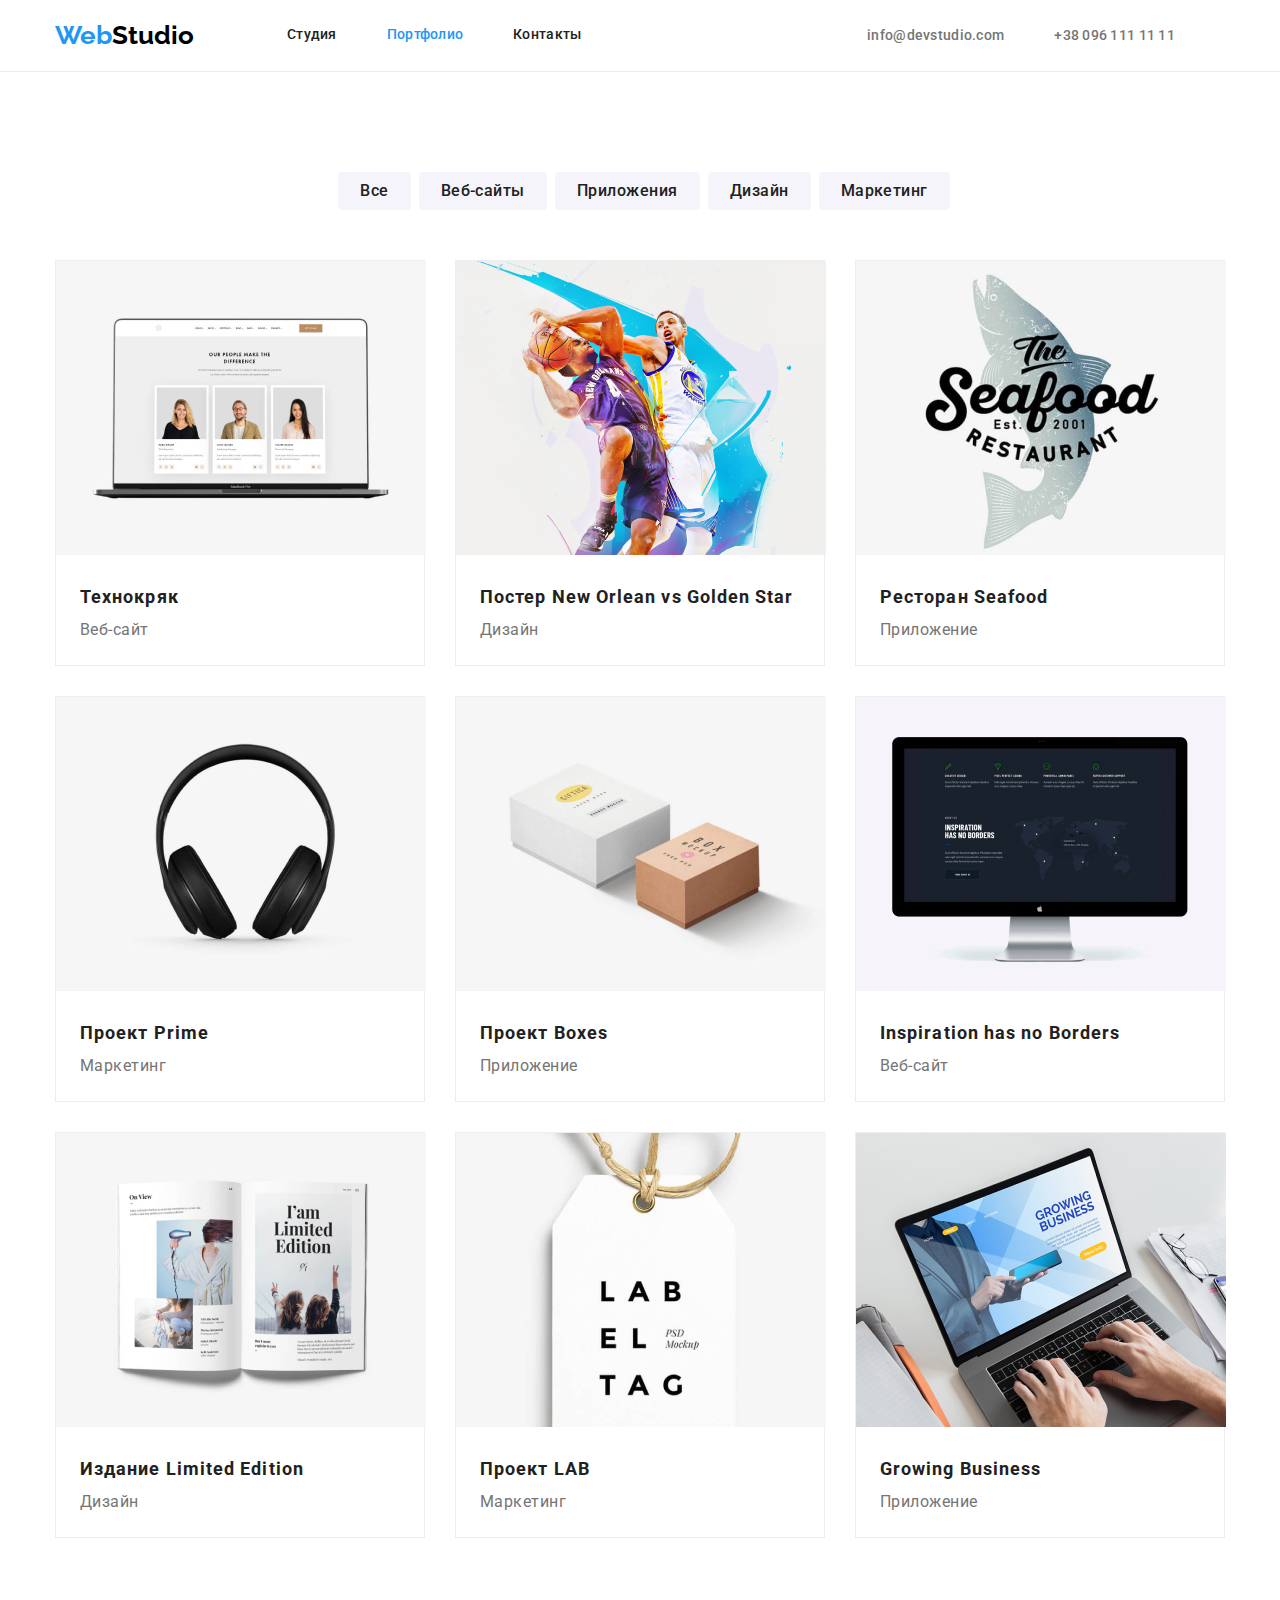
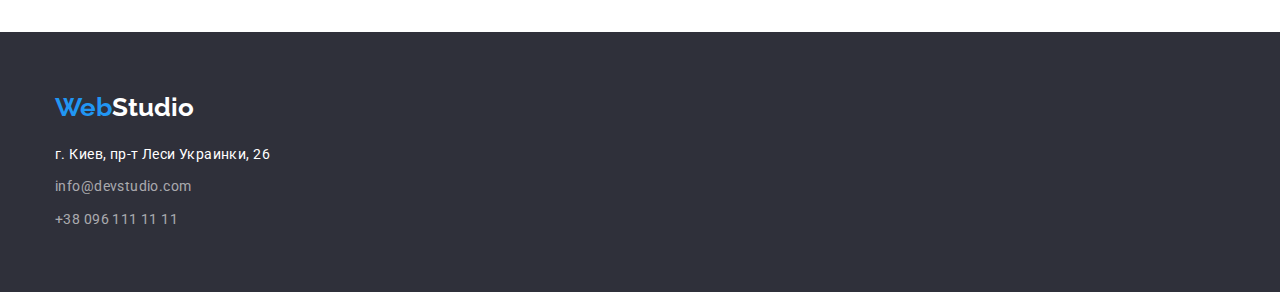
==== portfolio.html @ 5220b02e "внесла стартовые файлы" ====
<!DOCTYPE html>
<html lang="ru">

<head>
    <meta charset="UTF-8">
    <meta http-equiv="X-UA-Compatible" content="IE=edge">
    <meta name="viewport" content="width=device-width, initial-scale=1.0">
    <title>Document</title>
    <link rel="preconnect" href="https://fonts.googleapis.com">
    <link rel="preconnect" href="https://fonts.gstatic.com" crossorigin>
    <link href="https://fonts.googleapis.com/css2?family=Raleway:wght@700&family=Roboto:wght@400;500;700;900&display=swap"rel="stylesheet">
    <link rel="stylesheet" href="https://cdnjs.cloudflare.com/ajax/libs/modern-normalize/1.1.0/modern-normalize.min.css">
    <link rel="stylesheet" href="./css/styles.css">
</head>
<body>
    <header class="header hdr" >
        <div class="container main-nav">
            <nav class="navigator main-nav">
                <a class="logo" href="./index.html">Web<span class="logo2">Studio</span></a>
                <!--Навигация-->
                <ul class="site-nav list">
                    <li class="item">
                        <a class="link" href="./index.html">Студия</a></li>
                    <li class="item">
                        <a class="link" href="./portfolio.html"><span class="item-link">Портфолио</span></a></li>
                    <li class="item" >
                        <a class="link" href="">Контакты</a></li>
                </ul>
            </nav>
            <ul class="list-contact">
                <li class="item"> 
                    <a class="link-contact" href="mailto:info@devstudio.com">info@devstudio.com</a></li>
                <li class="item">
                    <a class="link-contact" href="tel:+380961111111">+38 096 111 11 11</a></li>
            </ul>
        </div>
    </header>
    <!--Кнопки-->
<main>  
    <section class="portfolio">
    <div class="container">  
    <h1 hidden>Кнопки</h1>
        <ul class="list-button">
            <li class=""><button class="btn-portfolio" type="button">Все</button></li>
            <li class=""><button class="btn-portfolio" type="button">Веб-сайты</button></li>
            <li class=""><button class="btn-portfolio" type="button">Приложения</button></li>
            <li class=""><button class="btn-portfolio" type="button">Дизайн</button></li>
            <li class=""><button class="btn-portfolio" type="button">Маркетинг</button></li>
        </ul>

        <ul class="list-flex">
            <li class="item flex-element">
                <a><img src="./images/img21.jpg" alt="Технокряк" width="370">
                <div class="item-progect">
                <h2 class="item-project">Технокряк</h2>
                <p class="item-option">Веб-сайт</p></a></div>
            </li>
            <li class="item flex-element">
                <a><img src="./images/img22.jpg" alt="Постер New Orlean vs Golden Star" width="370">
                <div class="item-progect">
                <h2 class="item-project">Постер New Orlean vs Golden Star</h2>
                <p class="item-option">Дизайн</p></a></div>
            </li>
            <li class="item flex-element">
                <a><img src="./images/img23.jpg" alt="Ресторан Seafood" width="370">
                    <div class="item-progect">
                <h2 class="item-project">Ресторан Seafood</h2>
                <p class="item-option">Приложение</p></a></div>
            </li>
            <li class="item flex-element">
                <a><img src="./images/img24.jpg" alt="Проект Prime" width="370">
                    <div class="item-progect">
                <h2 class="item-project">Проект Prime</h2>
                <p class="item-option">Маркетинг</p></a></div>
            </li>
            <li class="item flex-element">
                <a><img src="./images/img25.jpg" alt="Проект Boxes" width="370">
                    <div class="item-progect">
                <h2 class="item-project">Проект Boxes</h2>
                <p class="item-option">Приложение</p></a></div>
            </li>
            <li class="item flex-element">
                <a><img src="./images/img26.jpg" alt="Inspiration has no Borders" width="370">
                    <div class="item-progect">
                <h2 class="item-project">Inspiration has no Borders</h2>
                <p class="item-option">Веб-сайт</p></a></div>
            </li>
            <li class="item flex-element">
                <a><img src="./images/img27.jpg" alt="Издание Limited Edition" width="370">
                    <div class="item-progect">
                <h2 class="item-project">Издание Limited Edition</h2>
                <p class="item-option">Дизайн</p></a></div>
            </li>
            <li class="item flex-element">
                <a><img src="./images/img28.jpg" alt="Проект LAB" width="370">
                    <div class="item-progect">
                <h2 class="item-project">Проект LAB</h2>
                <p class="item-option">Маркетинг</p></a></div>
            </li>
            <li class="item flex-element">
                <a><img src="./images/img29.jpg" alt="Growing Business" width="370">
                    <div class="item-progect">
                <h2 class="item-project">Growing Business</h2>
                <p class="item-option">Приложение</p></a></div>
            </li>

        </ul>
    </div>
    </section>
</main>
    





    <!--Футер-->
    
    <footer class="footer">
        <div class="container">
            <a class="logo" href="./index.html">Web<span class="logo-footer">Studio</span></a>
            <address>
                <ul class="list-address">
                    <li class="item"><a class="footer-item-address" href="https://goo.gl/maps/hENirar2RaaybkNg7" target="_blank" rel="noopener noreferrer">г. Киев, пр-т
                            Леси Украинки, 26</a></li>
                    <li class="item"><a class="footer-item-contacts" href="mailto:info@devstudio.com">info@devstudio.com</a></li>
                    <li class="item"><a class="footer-item-contacts" href="tel:+380961111111">+38 096 111 11 11</a></li>
                </ul>
            </address>
        </div>
        </footer>
    
</body>
</html>
---- css/styles.css ----
:root {
     --main-font: 'Roboto', sans-serif;
     --background-clr: #ffffff;
     --background-clr-ftr: #2F303A;
     --blue-clr-element: #2196F3;
     --main-clr-: #212121;
}

body{
    font-family: var(--main-font),
    sans-serif;
    color: var(--main-clr-);
    margin: 0;
}
a {
    text-decoration: none;
}

ul {
    padding: 0;
    margin: 0;

    list-style: none;
}

h1,
h2,
h3,
h4,
h5,
h6,
p {
    margin: 0;
}

header {
    border-bottom: 1px solid #ECECEC;
}

html{
    box-sizing: border-box ;
}
*,
*::before,
*::after {
    box-sizing: inherit;
}
/* контейнер */
.container {
    width: 1200px;
    padding-left: 15px;
    padding-right: 15px;
    margin: 0 auto;


}

.portfolio {
    padding-top: 100px;
    padding-bottom: 94px;
}

.list-flex {
    display: flex;
    flex-wrap: wrap;
    margin-left: -30px;
    margin-top: -30px;
}

 .list-flex > .flex-element {
     margin-left: 30px;
     margin-top: 30px;
    width: 370px;
    box-sizing: border-box;
    border: 1px solid #eeeeee
}

.item-progect {
    padding-top: 24px;
    padding-right: auto;
    padding-bottom: 20px;
    padding-left: 24px;

}

.container.list-asset {
    padding-top: 94px;
    padding-bottom: 94px;
}

.header{
    background-color: var(--background-clr)
}
.hdr {
    padding-top: 20px;
    padding-bottom: 20px;
}
.list {
    margin-top: 0px;
    margin-bottom: 0px;
    padding: 0px;
    display: flex;
    list-style: none;

}
.list-work {
    padding-bottom: 94px;
}
.item-work {
    width: 370px;
    display: inline-block;
}
.item-asset {
    width: 270px;
    padding-right: auto;
    padding-left: auto;
}
.asset {
    justify-content: space-between;
}
.asset-section{
    padding-top: 94px;
    padding-bottom: 94px;
}
.site-nav {
    display: flex;
}
.site-nav .list{
    display: flex;
    margin-right: 50px;
}
.site-nav .item {
    display: block;
}
.site-nav .item:not(:last-child) {
    margin-right: 50px;
}

.item {
    list-style: none;
}
/* лого */
.logo {
    font-family: 'Raleway';
    font-weight: 700;
    font-size: 26px;
    line-height: 1.19;
    color: #2196F3;
    text-decoration: none;
    margin-right: 93px;
    }
.logo2 {
    color: #000;
}

/* шапка */
.site-nav .link{
    display: block;
    color: var(--main-clr-);
    font-weight: 500;
    font-size: 14px;
    line-height: 1.14;
    letter-spacing: 0.02em;
    text-decoration: none;
    text-transform: capitalize;
}
.main-nav {
    display: flex;
    align-items: center;
}
.navigation {
    display: flex;
    align-items: center;
}

.not-visible {
    visibility: hidden;
}

.item-link {
    color: #2196F3;
}

.link-contact {
    font-weight: 500;
    font-size: 14px;
    line-height: 1.14;
    letter-spacing: 0.02em;
    color: #757575;
    text-decoration: none;
    list-style: none;
    margin-right: 50px;
}
.list-contact {
    display: flex;
    align-items: center;
    margin-left: auto;
    margin-top: 0px;
    margin-bottom: 0px;
    padding-left: 0px;
}
.list-contact .link-contact + .link-contact {
    margin-left: 50px;
}

/* кнопки */

.btn-portfolio{
    display: inline-block;
    background: #F5F4FA;
    border-radius: 4px;
    font-weight: 500;
    font-size: 16px;
    line-height: 1.62;
    text-align: center;
    letter-spacing: 0.03em;
    color: #212121;
    text-decoration: none;
    font-family: inherit;
    cursor: pointer;
    padding: 6px 22px;
    border: none;
    margin-left: 8px;
    
}
.btn-portfolio:focus{
    background-color: #2196F3;
    color: #FFFFFF;
}

.btn-portfolio:hover{
    background-color: #2196F3;
    color: #ffffff;
    
}


.list-button {
    list-style: none;
    display: flex;
    margin-bottom: 50px;
    align-items: center;
    justify-content: center;
}

.element:hover{
    font-family: var(--main-font);
    font-weight: 500;
    font-size: 14px;
    line-height: 1.14;
    letter-spacing: 0.02em;
    color: var(--blue-clr-element);
    text-decoration: none;
}
.element {
    color: #757575;
    text-decoration: none;

}


/* примеры работ */
.flex-border {
    display: inline-block;
    width: 270px;
    background-color: #ffffff;
    box-sizing: border-box;
    border: 1px solid #eeeeee;
    margin-right: 30px;
    text-align: center;
    align-items: center;
    box-shadow: 0px 1px 3px rgba(0, 0, 0, 0.12), 0px 1px 1px rgba(0, 0, 0, 0.14), 0px 2px 1px rgba(0, 0, 0, 0.2);
    border-radius: 0px 0px 4px 4px;
    
}
.flex-name {
    display: flex;
    justify-content: space-between;
}
.team-container {   
    background-color:#F5F4FA;
    padding-top: 94px;
    padding-bottom: 94px;
}

img {
    display: block;
} 

.item-work :not(:last-child){
    margin-right: 0px;
}

.item-project {
    font-weight: 700;
    font-size: 18px;
    line-height: 2;
    letter-spacing: 0.06em;
    color: var(--main-clr-);
}
.item-option {
    font-size: 16px;
    line-height: 1.87;
    letter-spacing: 0.03em;
    color: #757575;
}
.title-work {
    font-weight: 700;
    font-size: 36px;
    line-height: 1.16;
    text-align: center;
    letter-spacing: 0.03em;
    color: var(--main-clr-);
    margin-top: 0px;
    margin-bottom: 50px;
}
.title-team {
    font-weight: 700;
    font-size: 36px;
    line-height: 1.16;
    text-align: center;
    letter-spacing: 0.03em;
    color: var(--main-clr-);
    margin: 0;
    margin-bottom: 50px;
}
.list-name{
    font-weight: 500;
    font-size: 16px;
    line-height: 1.18;
    letter-spacing: 0.03em;
    color: var(--main-clr-);
    margin-top: 0px;
    margin-bottom: 10px;
}
.list-professional{
    font-size: 16px;
    line-height: 1.18;
    letter-spacing: 0.03em;
    color: #757575;
    margin-top: 0px;
    margin-bottom: 0px;
}
.command-name {
    padding-top: 30px;
    padding-bottom: 30px;
}

/* главная */
.h1 {
    margin-left: auto;
    margin-right: auto;
}
.hero {
    background: #2F303A;
    margin-top: 0;
    margin-bottom: 0px;
    padding-top: 200px;
    padding-bottom: 200px;
    text-align: center;
}

.btn-hero {
    width: 200px;
    height: 50px;
    left: 700px;
    top: 430px;
    box-shadow: 0px 4px 4px rgba(0, 0, 0, 0.15);
    border-radius: 4px;
    background: var(--blue-clr-element);
    font-weight: 700;
    font-size: 16px;
    line-height: 1.87;
    text-align: center;
    align-items: center;
    display: inline-block;
    letter-spacing: 0.06em;
    color: #FFFFFF;
    margin-top: 30px;
    margin-left: auto;
    margin-right: auto;
    }

.btn-hero:hover{
    font-weight: 500;
    font-size: 14px;
    line-height: 1.14;
    letter-spacing: 0.02em;
    background-color: #2196F3;
    text-decoration: none;
}   
.btn-hero:focus{
    background-color: #2196F3;
    border-radius: 4px;
    font-weight: 500;
    font-size: 16px;
    line-height: 1.62;
    text-align: center;
    letter-spacing: 0.03em;
    color: #FFFFFF;
}

.style-title {
    font-weight: 900;
    font-size: 44px;
    line-height: 1.36;
    text-align: center;
    letter-spacing: 0.06em;
    text-transform: uppercase;
    color: #FFFFFF;
    margin-top: 0px;
    margin-right: auto;
    margin-left: auto;

}
/* достоинства */

.item-title {
    font-weight: 700;
    font-size: 14px;
    line-height: 1.14;
    letter-spacing: 0.03em;
    text-transform: uppercase;
    margin-top: 0px;
    margin-bottom: 10px;

    color: var(--main-clr-);
}

.item-text {
    font-size: 14px;
    line-height: 1.71;
    letter-spacing: 0.03em;
    color: #757575;
    margin-top: 0px;
    margin-bottom: 0px;
}

/* футер */
.footer {
    background: var(--background-clr-ftr);
    padding-top: 60px;
    padding-bottom: 60px;
}
.logo-footer{
    color: #ffffff; 
}
address {
    font-style: normal;
}
.list-address {
   padding-left: 0px;
   margin-top: 20px;
   margin-bottom: 0px;
   text-align: left;

}
.list-address > .item:not(:last-child) {
    margin-bottom: 9px;
}
.footer-item-address{
    font-size: 14px;
    line-height: 1.71;
    letter-spacing: 0.03em;
    color: #FFFFFF;
    text-decoration: none;
}
.footer-item-contacts{
    font-style: normal;
    font-size: 14px;
    line-height: 1.71;
    letter-spacing: 0.03em;
    color: rgba(255, 255, 255, 0.6);
    text-decoration: none;
}
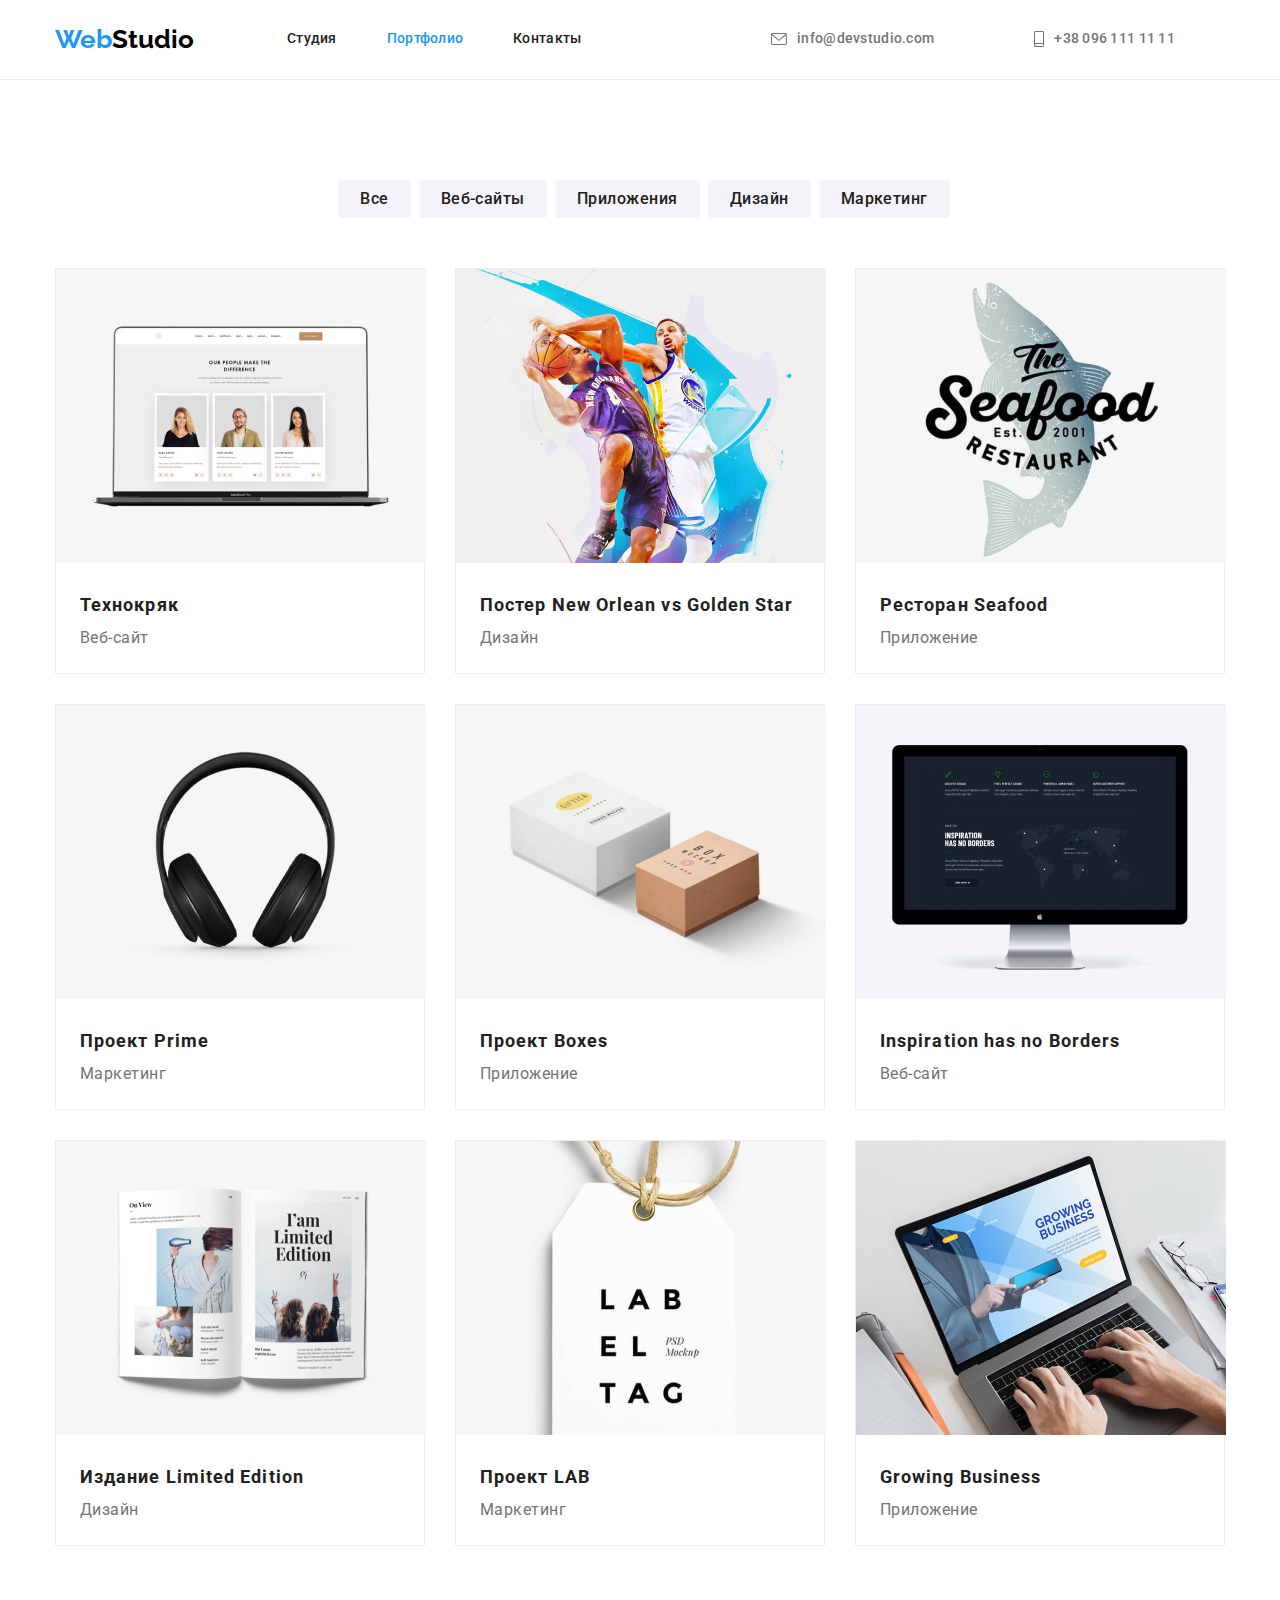
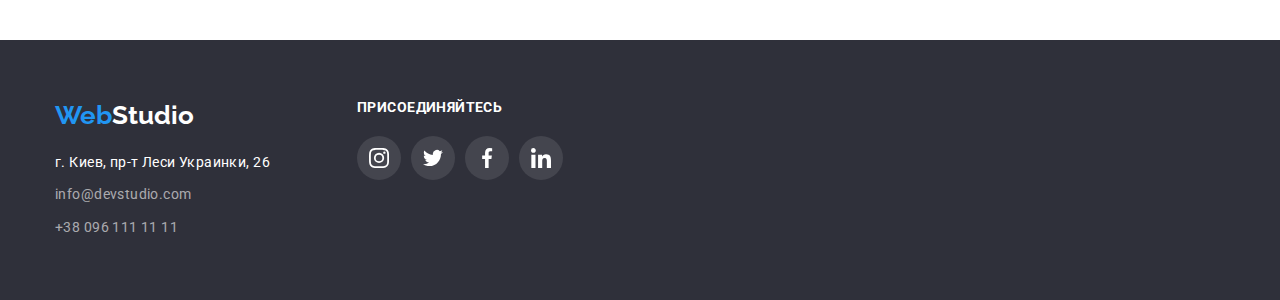
==== commit 4cdfd2b0: "закончила дз" ====
--- a/portfolio.html
+++ b/portfolio.html
@@ -20,19 +20,27 @@
                 <!--Навигация-->
                 <ul class="site-nav list">
                     <li class="item">
-                        <a class="link" href="./index.html">Студия</a></li>
+                        <a class="link element" href="./index.html">Студия</a></li>
                     <li class="item">
-                        <a class="link" href="./portfolio.html"><span class="item-link">Портфолио</span></a></li>
+                        <a class="link element" href="./portfolio.html"><span class="item-link">Портфолио</span></a></li>
                     <li class="item" >
-                        <a class="link" href="">Контакты</a></li>
+                        <a class="link element" href="">Контакты</a></li>
                 </ul>
             </nav>
-            <ul class="list-contact">
-                <li class="item"> 
-                    <a class="link-contact" href="mailto:info@devstudio.com">info@devstudio.com</a></li>
-                <li class="item">
-                    <a class="link-contact" href="tel:+380961111111">+38 096 111 11 11</a></li>
-            </ul>
+                    <ul class="list-contact main-cntct">
+                        <li class="link-contact cntck">
+                            <a class="element " href="mailto:info@devstudio.com">
+                                <svg class="contact" width="16" height="12">
+                                    <use href="/images/icons.svg#icon-envelope" rel="noopener noreferrer"></use>
+                                </svg>info@devstudio.com</a>
+                        </li>
+                        <li class="link-contact cntct">
+                            <a class="element" href="tel:+380961111111">
+                                <svg class="contact" width="10" height="16">
+                                    <use href="./images/icons.svg#icon-smartphone" rel="noopener noreferrer"></use>
+                                </svg>+38 096 111 11 11</a>
+                        </li>
+                    </ul>
         </div>
     </header>
     <!--Кнопки-->
@@ -117,18 +125,60 @@
     <!--Футер-->
     
     <footer class="footer">
-        <div class="container">
-            <a class="logo" href="./index.html">Web<span class="logo-footer">Studio</span></a>
-            <address>
-                <ul class="list-address">
-                    <li class="item"><a class="footer-item-address" href="https://goo.gl/maps/hENirar2RaaybkNg7" target="_blank" rel="noopener noreferrer">г. Киев, пр-т
-                            Леси Украинки, 26</a></li>
-                    <li class="item"><a class="footer-item-contacts" href="mailto:info@devstudio.com">info@devstudio.com</a></li>
-                    <li class="item"><a class="footer-item-contacts" href="tel:+380961111111">+38 096 111 11 11</a></li>
+        <div class="position-footer">
+            <div class="nav-footer">
+                <a class="logo" href="./index.html">Web<span class="logo-footer">Studio</span></a>
+                <address>
+                    <ul class="list-address">
+                        <li class="item"><a class="footer-item-address" href="https://goo.gl/maps/hENirar2RaaybkNg7"
+                                target="_blank" rel="noopener noreferrer">г. Киев, пр-т
+                                Леси Украинки, 26</a></li>
+                        <li class="item"><a class="footer-item-contacts"
+                                href="mailto:info@devstudio.com">info@devstudio.com</a></li>
+                        <li class="item"><a class="footer-item-contacts" href="tel:+380961111111">+38 096 111 11 11</a></li>
+                    </ul>
+                </address>
+            </div>
+            <div class="container-footer">
+                <h3 class="title-footer">ПРИСОЕДИНЯЙТЕСЬ</h3>
+                <p>
+                <ul class="socials-footer">
+                    <li class="socials-item-footer">
+                        <a class="socials-link-footer link" href="" target="_blank" rel="noopener noreferrer"
+                            aria-label="иконка Instagram">
+                            <svg width="20" height="20">
+                                <use class="socials-icon-footer" href="./images/icons.svg#icon-instagram"></use>
+                            </svg>
+                        </a>
+                    </li>
+                    <li class="socials-item-footer">
+                        <a class="socials-link-footer link" href="" target="_blank" rel="noopener noreferrer"
+                            aria-label="иконка Twitter">
+                            <svg width="20" height="20">
+                                <use class="socials-icon-footer" href="./images/icons.svg#icon-twitter"></use>
+                            </svg>
+                        </a>
+                    </li>
+                    <li class="socials-item-footer">
+                        <a class="socials-link-footer link" href="" target="_blank" rel="noopener noreferrer"
+                            aria-label="иконка Facebook">
+                            <svg width="20" height="20">
+                                <use class="socials-icon-footer" href="./images/icons.svg#icon-facebook"></use>
+                            </svg>
+                        </a>
+                    </li>
+                    <li class="socials-item">
+                        <a class="socials-link-footer link" href="" target="_blank" rel="noopener noreferrer"
+                            aria-label="иконка LinkedIn">
+                            <svg width="20" height="20">
+                                <use class="socials-icon-footer" href="./images/icons.svg#icon-linkedin"></use>
+                            </svg>
+                        </a>
+                    </li>
                 </ul>
-            </address>
+                </p>
+            </div>
         </div>
-        </footer>
-    
+    </footer>
 </body>
 </html>--- a/css/styles.css
+++ b/css/styles.css
@@ -1,17 +1,18 @@
 :root {
-     --main-font: 'Roboto', sans-serif;
-     --background-clr: #ffffff;
-     --background-clr-ftr: #2F303A;
-     --blue-clr-element: #2196F3;
-     --main-clr-: #212121;
-}
-
-body{
+    --main-font: 'Roboto', sans-serif;
+    --background-clr: #ffffff;
+    --background-clr-ftr: #2F303A;
+    --blue-clr-element: #2196F3;
+    --main-clr-: #212121;
+}
+
+body {
     font-family: var(--main-font),
-    sans-serif;
+        sans-serif;
     color: var(--main-clr-);
     margin: 0;
 }
+
 a {
     text-decoration: none;
 }
@@ -37,14 +38,16 @@
     border-bottom: 1px solid #ECECEC;
 }
 
-html{
-    box-sizing: border-box ;
-}
+html {
+    box-sizing: border-box;
+}
+
 *,
 *::before,
 *::after {
     box-sizing: inherit;
 }
+
 /* контейнер */
 .container {
     width: 1200px;
@@ -67,9 +70,9 @@
     margin-top: -30px;
 }
 
- .list-flex > .flex-element {
-     margin-left: 30px;
-     margin-top: 30px;
+.list-flex>.flex-element {
+    margin-left: 30px;
+    margin-top: 30px;
     width: 370px;
     box-sizing: border-box;
     border: 1px solid #eeeeee
@@ -88,13 +91,15 @@
     padding-bottom: 94px;
 }
 
-.header{
+.header {
     background-color: var(--background-clr)
 }
+
 .hdr {
-    padding-top: 20px;
-    padding-bottom: 20px;
-}
+    padding-top: 24px;
+    padding-bottom: 24px;
+}
+
 .list {
     margin-top: 0px;
     margin-bottom: 0px;
@@ -103,35 +108,49 @@
     list-style: none;
 
 }
-.list-work {
-    padding-bottom: 94px;
-}
+
 .item-work {
     width: 370px;
     display: inline-block;
 }
+
 .item-asset {
     width: 270px;
     padding-right: auto;
     padding-left: auto;
 }
+/* про нас */
+.asset-section {
+    padding-top: 94px;
+    padding-bottom: 94px;
+}
 .asset {
     justify-content: space-between;
 }
-.asset-section{
-    padding-top: 94px;
-    padding-bottom: 94px;
-}
+
+.asset-link {
+    display: flex;
+    align-items: center;
+    justify-content: center;
+    background-color: #F5F4FA;
+    width: 270px;
+    height: 120px;
+    margin-bottom: 30px;
+}
+
 .site-nav {
     display: flex;
 }
-.site-nav .list{
+
+.site-nav .list {
     display: flex;
     margin-right: 50px;
 }
+
 .site-nav .item {
     display: block;
 }
+
 .site-nav .item:not(:last-child) {
     margin-right: 50px;
 }
@@ -139,6 +158,7 @@
 .item {
     list-style: none;
 }
+
 /* лого */
 .logo {
     font-family: 'Raleway';
@@ -148,13 +168,14 @@
     color: #2196F3;
     text-decoration: none;
     margin-right: 93px;
-    }
+}
+
 .logo2 {
     color: #000;
 }
 
 /* шапка */
-.site-nav .link{
+.site-nav .link {
     display: block;
     color: var(--main-clr-);
     font-weight: 500;
@@ -164,10 +185,12 @@
     text-decoration: none;
     text-transform: capitalize;
 }
+
 .main-nav {
     display: flex;
     align-items: center;
 }
+
 .navigation {
     display: flex;
     align-items: center;
@@ -191,6 +214,7 @@
     list-style: none;
     margin-right: 50px;
 }
+
 .list-contact {
     display: flex;
     align-items: center;
@@ -199,13 +223,31 @@
     margin-bottom: 0px;
     padding-left: 0px;
 }
-.list-contact .link-contact + .link-contact {
+
+.list-contact .link-contact+.link-contact {
     margin-left: 50px;
 }
+.main-cntct {
+    display: flex;
+    align-items: center;
+}
+
+.element { 
+    display: flex;
+    align-items: center;
+    fill: #757575;
+}
+.contact {
+    margin-right: 10px;
+}
+.contact:hover,
+.contact:focus {
+    fill: #2196F3;
+}
 
 /* кнопки */
 
-.btn-portfolio{
+.btn-portfolio {
     display: inline-block;
     background: #F5F4FA;
     border-radius: 4px;
@@ -221,17 +263,18 @@
     padding: 6px 22px;
     border: none;
     margin-left: 8px;
-    
-}
-.btn-portfolio:focus{
+
+}
+
+.btn-portfolio:focus {
     background-color: #2196F3;
     color: #FFFFFF;
 }
 
-.btn-portfolio:hover{
+.btn-portfolio:hover {
     background-color: #2196F3;
     color: #ffffff;
-    
+
 }
 
 
@@ -243,7 +286,7 @@
     justify-content: center;
 }
 
-.element:hover{
+.element:hover {
     font-family: var(--main-font);
     font-weight: 500;
     font-size: 14px;
@@ -252,12 +295,18 @@
     color: var(--blue-clr-element);
     text-decoration: none;
 }
+
 .element {
     color: #757575;
     text-decoration: none;
 
 }
-
+.flex-element:hover {
+    cursor: pointer;
+    background: #FFFFFF;
+    border: 1px solid #EEEEEE;
+    box-shadow: 0px 1px 1px rgba(0, 0, 0, 0.12), 0px 4px 4px rgba(0, 0, 0, 0.06), 1px 4px 6px rgba(0, 0, 0, 0.16);
+}
 
 /* примеры работ */
 .flex-border {
@@ -271,23 +320,25 @@
     align-items: center;
     box-shadow: 0px 1px 3px rgba(0, 0, 0, 0.12), 0px 1px 1px rgba(0, 0, 0, 0.14), 0px 2px 1px rgba(0, 0, 0, 0.2);
     border-radius: 0px 0px 4px 4px;
-    
-}
+
+}
+
 .flex-name {
     display: flex;
     justify-content: space-between;
 }
-.team-container {   
-    background-color:#F5F4FA;
+
+.team-container {
+    background-color: #F5F4FA;
     padding-top: 94px;
     padding-bottom: 94px;
 }
 
 img {
     display: block;
-} 
-
-.item-work :not(:last-child){
+}
+
+.item-work :not(:last-child) {
     margin-right: 0px;
 }
 
@@ -298,12 +349,14 @@
     letter-spacing: 0.06em;
     color: var(--main-clr-);
 }
+
 .item-option {
     font-size: 16px;
     line-height: 1.87;
     letter-spacing: 0.03em;
     color: #757575;
 }
+
 .title-work {
     font-weight: 700;
     font-size: 36px;
@@ -313,6 +366,9 @@
     color: var(--main-clr-);
     margin-top: 0px;
     margin-bottom: 50px;
+}
+.work {
+    padding-bottom: 94px;
 }
 .title-team {
     font-weight: 700;
@@ -324,7 +380,8 @@
     margin: 0;
     margin-bottom: 50px;
 }
-.list-name{
+
+.list-name {
     font-weight: 500;
     font-size: 16px;
     line-height: 1.18;
@@ -333,24 +390,61 @@
     margin-top: 0px;
     margin-bottom: 10px;
 }
-.list-professional{
+
+.list-professional {
     font-size: 16px;
     line-height: 1.18;
     letter-spacing: 0.03em;
     color: #757575;
     margin-top: 0px;
-    margin-bottom: 0px;
-}
+    margin-bottom: 16px;
+}
+
 .command-name {
     padding-top: 30px;
     padding-bottom: 30px;
 }
-
+.socials {
+    display: flex;
+    justify-content: center;
+    align-items: center;
+}
+.socials-link {
+    display: flex;
+    justify-content: center;
+    align-items: center;
+    width: 44px;
+    height: 44px;
+    background-color: #FFFFFF;
+    border-radius: 50%;
+
+
+}
+.socials-icon {
+    fill:#AFB1B8;
+}
+.socials-item:not(:last-child) {
+    margin-right: 10px;
+}
+.socials-link:hover .socials-icon {
+    fill: #FFFFFF;
+}
+.socials-link:focus .socials-icon {
+    fill: #FFFFFF;
+}
+
+.socials-link:hover{
+    background-color: #2196F3;
+}
+.socials-link:focus {
+    background-color: #2196F3;
+}
 /* главная */
 .h1 {
     margin-left: auto;
     margin-right: auto;
 }
+
 .hero {
     background: #2F303A;
     margin-top: 0;
@@ -359,6 +453,17 @@
     padding-bottom: 200px;
     text-align: center;
 }
+.main-photo {
+    background-image: linear-gradient(to right, rgba(47, 48, 58, 0.4), rgba(47, 48, 58, 0.4)),
+    url(../images/Imghero.jpg);
+    background-repeat: no-repeat;
+    background-position: center;
+    background-size: cover;
+    height: 600px;
+    
+    
+}
+
 
 .btn-hero {
     width: 200px;
@@ -379,17 +484,18 @@
     margin-top: 30px;
     margin-left: auto;
     margin-right: auto;
-    }
-
-.btn-hero:hover{
+}
+
+.btn-hero:hover {
     font-weight: 500;
     font-size: 14px;
     line-height: 1.14;
     letter-spacing: 0.02em;
     background-color: #2196F3;
     text-decoration: none;
-}   
-.btn-hero:focus{
+}
+
+.btn-hero:focus {
     background-color: #2196F3;
     border-radius: 4px;
     font-weight: 500;
@@ -413,6 +519,7 @@
     margin-left: auto;
 
 }
+
 /* достоинства */
 
 .item-title {
@@ -435,37 +542,93 @@
     margin-top: 0px;
     margin-bottom: 0px;
 }
-
+/* постоянные клиенты */
+.client-container {
+    margin-top: 0px;
+    margin-bottom: 0px;
+    padding-top: 94px;
+    padding-left: auto;
+    padding-bottom: 94px;
+    padding-right: auto;
+    text-align: center;
+}
+.title-client {
+    font-weight: 700;
+    font-size: 36px;
+    line-height: 1.16;
+    text-align: center;
+    letter-spacing: 0.03em;
+    margin-bottom: 50px;
+}
+.clients-item {
+    display: inline-block;
+}
+.clients {
+    display: flex;
+}
+
+.clients-link {
+    display: flex;
+    align-items: center;
+    justify-content: center;
+    width: 170px;
+    height: 92px;
+    border: 1px solid #AFB1B8;
+    border-radius: 4px;
+    margin-right: 30px;
+    
+}
+.clients-link:not(:last-child) {
+    margin-right: 0px;
+}
+.clients-link:focus,
+.clients-link:hover {
+    border-color: #2196F3;
+}
+.clients-icon:focus,
+.clients-icon:hover { 
+    fill: #2196F3;
+}
+.clients-icon {
+    fill: #757575;
+}
 /* футер */
 .footer {
     background: var(--background-clr-ftr);
     padding-top: 60px;
     padding-bottom: 60px;
-}
-.logo-footer{
-    color: #ffffff; 
-}
+
+}
+
+.logo-footer {
+    color: #ffffff;
+}
+
 address {
     font-style: normal;
 }
+
 .list-address {
-   padding-left: 0px;
-   margin-top: 20px;
-   margin-bottom: 0px;
-   text-align: left;
-
-}
-.list-address > .item:not(:last-child) {
+    padding-left: 0px;
+    margin-top: 20px;
+    margin-bottom: 0px;
+    text-align: left;
+
+}
+
+.list-address>.item:not(:last-child) {
     margin-bottom: 9px;
 }
-.footer-item-address{
+
+.footer-item-address {
     font-size: 14px;
     line-height: 1.71;
     letter-spacing: 0.03em;
     color: #FFFFFF;
     text-decoration: none;
 }
-.footer-item-contacts{
+
+.footer-item-contacts {
     font-style: normal;
     font-size: 14px;
     line-height: 1.71;
@@ -473,3 +636,62 @@
     color: rgba(255, 255, 255, 0.6);
     text-decoration: none;
 }
+/* присоединяйтесь */
+.title-footer {
+    font-family: Roboto;
+    font-size: 14px;
+    font-weight: 700;
+    line-height: 1.14;
+    letter-spacing: 0.03em;
+    text-align: left;
+    color: #FFFFFF;
+    margin-bottom: 20px;
+}
+.socials-footer {
+    display: flex;
+    
+}
+.container-footer {
+    margin-left: 70px;
+    
+}
+.socials-item-footer {
+    margin-right: 10px;
+}
+
+.position-footer {
+    width: 1200px;
+    margin-left: auto;
+    margin-right: auto;
+    padding-left: 15px;
+    padding-right: 15px;
+
+    display: flex;
+    align-items: flex-start
+}
+.socials-link-footer {
+    display: flex;
+    justify-content: center;
+    align-items: center;
+    width: 44px;
+    height: 44px;
+    background-color: rgba(255, 255, 255, 0.1);
+    border-radius: 50%;
+}
+.socials-icon-footer {
+    fill: #ffffff;
+}
+
+.socials-link-footer:hover {
+    background-color: #2196F3;
+}
+.socials-icon-footer:hover {
+    fill: #ffffff;
+}
+.socials-link-footer:focus {
+    background-color: #2196F3;
+}
+
+.socials-icon-footer:focus {
+    fill: #ffffff;
+}
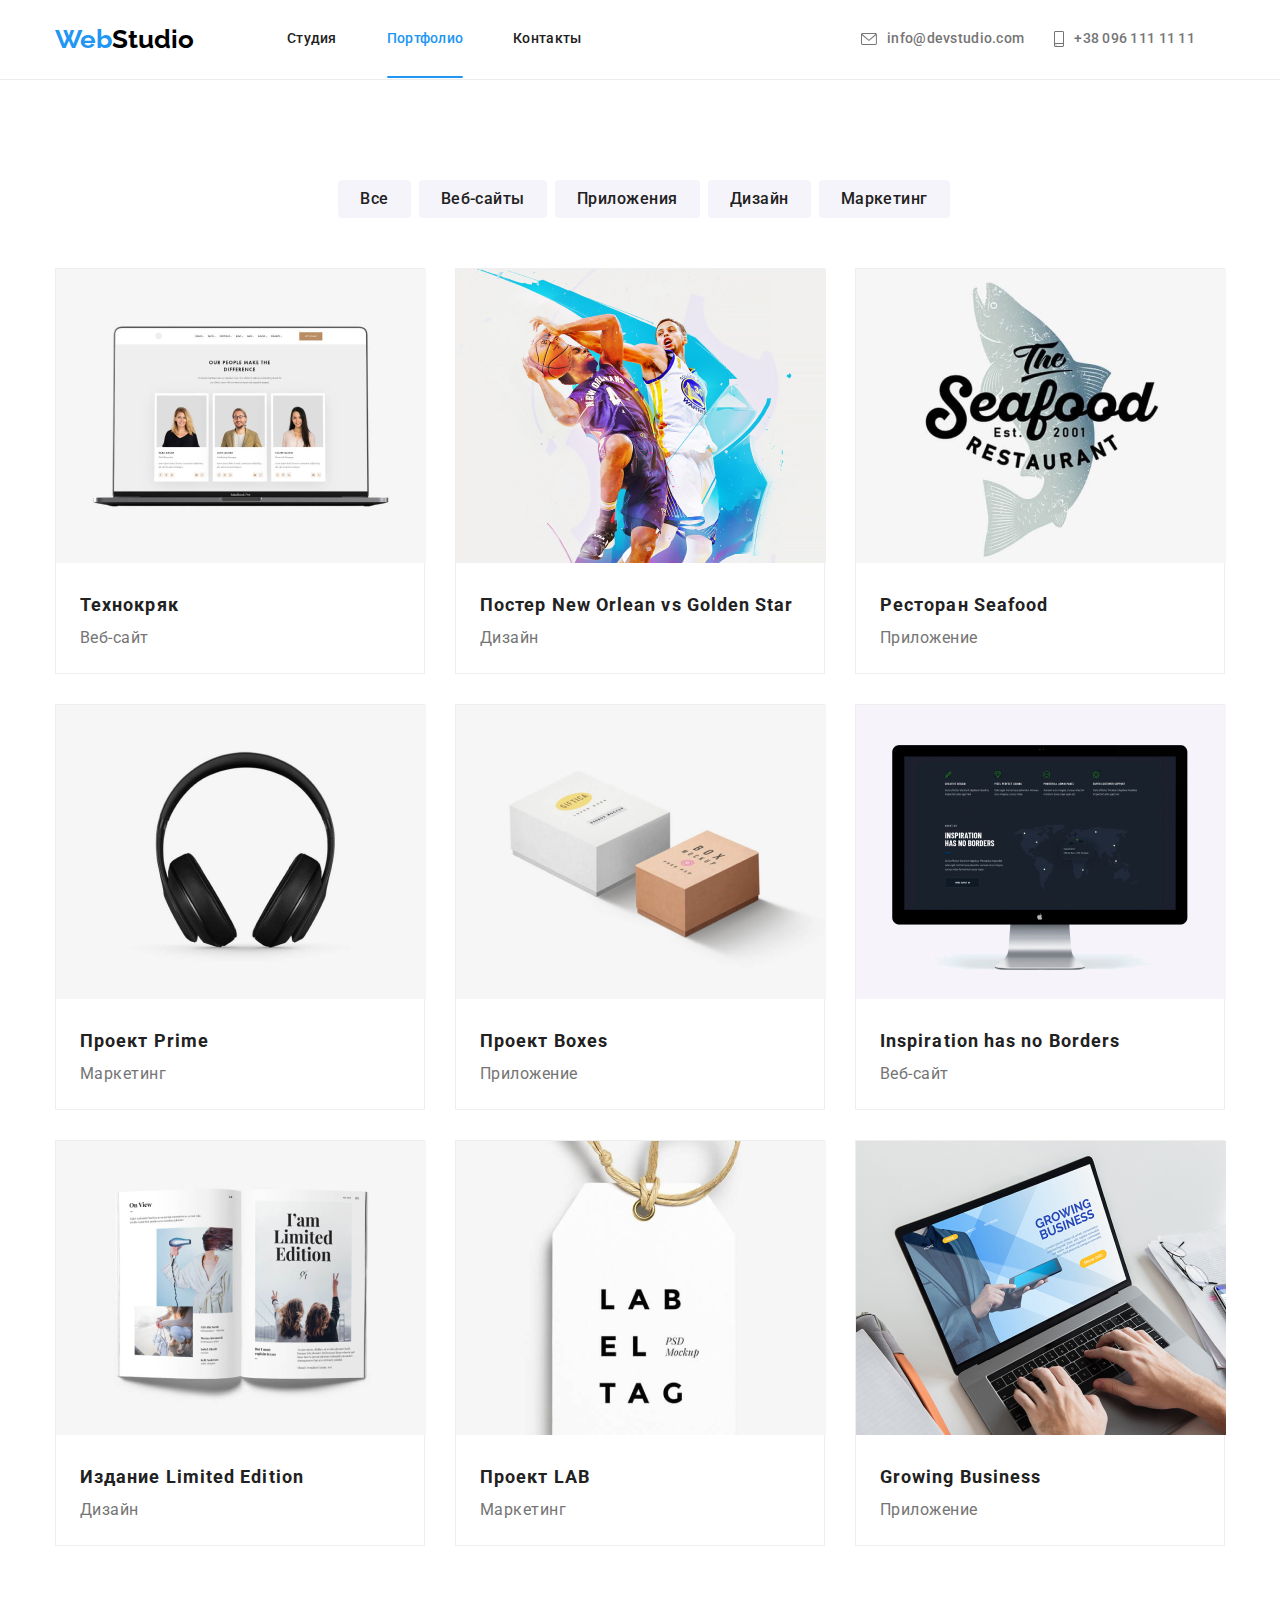
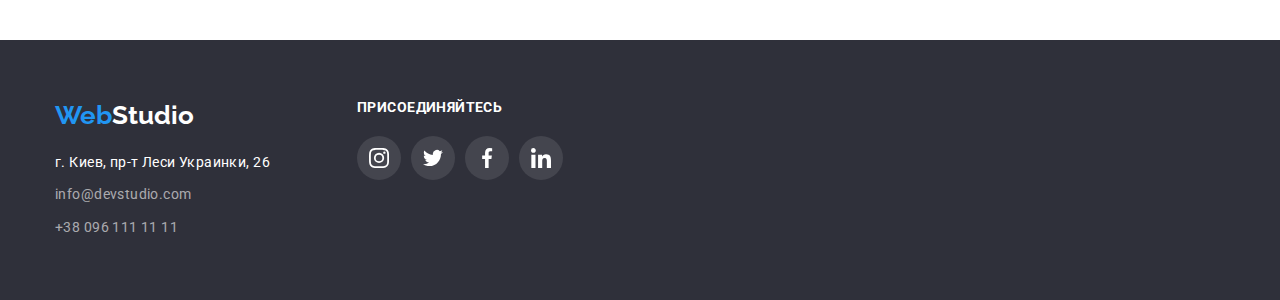
==== commit 4fe7583c: "fdgfgfsbgbd" ====
--- a/portfolio.html
+++ b/portfolio.html
@@ -31,7 +31,7 @@
                         <li class="link-contact cntck">
                             <a class="element " href="mailto:info@devstudio.com">
                                 <svg class="contact" width="16" height="12">
-                                    <use href="/images/icons.svg#icon-envelope" rel="noopener noreferrer"></use>
+                                    <use href="./images/icons.svg#icon-envelope" rel="noopener noreferrer"></use>
                                 </svg>info@devstudio.com</a>
                         </li>
                         <li class="link-contact cntct">
@@ -56,60 +56,65 @@
             <li class=""><button class="btn-portfolio" type="button">Маркетинг</button></li>
         </ul>
 
-        <ul class="list-flex">
+        <ul class="list-flex product-thumb">
             <li class="item flex-element">
-                <a><img src="./images/img21.jpg" alt="Технокряк" width="370">
+                <a>
+                <div class="flex-element">   
+                    <img src="./images/img21.jpg" alt="Технокряк" width="370">
+                    <p class="flex-element-text">Ресурс предлагает комплексные предложения с разным уровнем функционала и сервисов. Все это позволит посетителю получить
+                    исчерпывающие сведения о компании или частном лице.</p>
+                </div>
                 <div class="item-progect">
                 <h2 class="item-project">Технокряк</h2>
-                <p class="item-option">Веб-сайт</p></a></div>
+                <p class="item-option">Веб-сайт</p></div></a>
             </li>
             <li class="item flex-element">
                 <a><img src="./images/img22.jpg" alt="Постер New Orlean vs Golden Star" width="370">
                 <div class="item-progect">
                 <h2 class="item-project">Постер New Orlean vs Golden Star</h2>
-                <p class="item-option">Дизайн</p></a></div>
+                <p class="item-option">Дизайн</p></div></a>
             </li>
             <li class="item flex-element">
                 <a><img src="./images/img23.jpg" alt="Ресторан Seafood" width="370">
                     <div class="item-progect">
                 <h2 class="item-project">Ресторан Seafood</h2>
-                <p class="item-option">Приложение</p></a></div>
+                <p class="item-option">Приложение</p></div></a>
             </li>
             <li class="item flex-element">
                 <a><img src="./images/img24.jpg" alt="Проект Prime" width="370">
                     <div class="item-progect">
                 <h2 class="item-project">Проект Prime</h2>
-                <p class="item-option">Маркетинг</p></a></div>
+                <p class="item-option">Маркетинг</p></div></a>
             </li>
             <li class="item flex-element">
                 <a><img src="./images/img25.jpg" alt="Проект Boxes" width="370">
                     <div class="item-progect">
                 <h2 class="item-project">Проект Boxes</h2>
-                <p class="item-option">Приложение</p></a></div>
+                <p class="item-option">Приложение</p></div></a>
             </li>
             <li class="item flex-element">
                 <a><img src="./images/img26.jpg" alt="Inspiration has no Borders" width="370">
                     <div class="item-progect">
                 <h2 class="item-project">Inspiration has no Borders</h2>
-                <p class="item-option">Веб-сайт</p></a></div>
+                <p class="item-option">Веб-сайт</p></div></a>
             </li>
             <li class="item flex-element">
                 <a><img src="./images/img27.jpg" alt="Издание Limited Edition" width="370">
                     <div class="item-progect">
                 <h2 class="item-project">Издание Limited Edition</h2>
-                <p class="item-option">Дизайн</p></a></div>
+                <p class="item-option">Дизайн</p></div></a>
             </li>
             <li class="item flex-element">
                 <a><img src="./images/img28.jpg" alt="Проект LAB" width="370">
                     <div class="item-progect">
                 <h2 class="item-project">Проект LAB</h2>
-                <p class="item-option">Маркетинг</p></a></div>
+                <p class="item-option">Маркетинг</p></div></a>
             </li>
             <li class="item flex-element">
                 <a><img src="./images/img29.jpg" alt="Growing Business" width="370">
                     <div class="item-progect">
                 <h2 class="item-project">Growing Business</h2>
-                <p class="item-option">Приложение</p></a></div>
+                <p class="item-option">Приложение</p></div></a>
             </li>
 
         </ul>
--- a/css/styles.css
+++ b/css/styles.css
@@ -57,6 +57,36 @@
 
 
 }
+.backdrop {
+    position: fixed;
+    top: 0;
+    left: 0;
+    width: 100%;
+    height: 100%;
+    background-color: rgba(0, 0, 0, 0.2);;
+}
+.backdrop.is-hidden {
+    opacity: 0;
+    pointer-events: none;
+}
+.modal-btn {
+    position: absolute;
+    top: 0;
+    right: 0;
+    border: 1px solid rgba(0, 0, 0, 0.1);
+    border-radius: 4px;
+}
+
+.modal {
+    position: relative;
+    top: 50%;
+    left: 50%;
+    transform: translate(-50%, -50%);
+
+    width: 528px;
+    height: 581px;
+    background-color: #FFFFFF;
+}
 
 .portfolio {
     padding-top: 100px;
@@ -77,6 +107,54 @@
     box-sizing: border-box;
     border: 1px solid #eeeeee
 }
+.product-thumb {
+    position: relative;
+}
+.flex-element:hover::before{
+    opacity: 1;
+
+}
+.flex-element::before {
+    display: inline-block;
+    content: '';
+    width: 370px;
+    z-index: 1;
+    height: 294px;
+    background-color:rgba(33, 150, 243, 0.9);
+    position: absolute;
+    opacity: 0;
+}
+.flex-element {
+    position: relative;
+}
+
+.flex-element-text {
+    position: absolute;
+    align-items: center;
+    justify-content: center;
+    top: 0;
+    left: 0;
+
+    opacity: 0;
+
+    font-family: 'Roboto';
+    font-weight: 400;
+    font-size: 18px;
+    line-height: 1.55;
+    letter-spacing: 0.03em;
+    
+    color: #FFFFFF;
+    background-color: rgba(33, 150, 243, 0.9);;
+    
+    padding-top: 63px;
+    padding-right: 24px;
+    padding-bottom: 63px;
+    padding-left: 24px;     
+}
+
+.flex-element-text:hover {
+    opacity: 1;
+}
 
 .item-progect {
     padding-top: 24px;
@@ -106,12 +184,6 @@
     padding: 0px;
     display: flex;
     list-style: none;
-
-}
-
-.item-work {
-    width: 370px;
-    display: inline-block;
 }
 
 .item-asset {
@@ -119,13 +191,43 @@
     padding-right: auto;
     padding-left: auto;
 }
-/* про нас */
+/* чем мы занимаемся */
 .asset-section {
     padding-top: 94px;
     padding-bottom: 94px;
 }
 .asset {
     justify-content: space-between;
+    
+}
+.item-work {
+    width: 370px;
+    display: inline-block;
+    position: relative;
+}
+.item-work-text {
+    position: absolute;
+    width: 370px;
+    height: 70px;
+    bottom: 0;
+    left: 0;
+    background-color: rgba(47, 48, 58, 0.8);
+
+    align-items: center;
+    text-align: center;
+    justify-content: center;
+
+    font-family: 'Roboto';
+    
+    font-weight: 700;
+    font-size: 14px;
+    line-height: 1.14;
+    letter-spacing: 0.03em;
+    text-transform: uppercase;
+    padding-top: 27px;
+    
+    color: #FFFFFF;
+    
 }
 
 .asset-link {
@@ -201,7 +303,10 @@
 }
 
 .item-link {
+    padding-top: 32px;
+    padding-bottom: 32px;
     color: #2196F3;
+    position: relative;
 }
 
 .link-contact {
@@ -221,30 +326,55 @@
     margin-left: auto;
     margin-top: 0px;
     margin-bottom: 0px;
-    padding-left: 0px;
-}
-
-.list-contact .link-contact+.link-contact {
-    margin-left: 50px;
-}
+}
+.link-contact {
+    margin-right: 30px ;
+}
+
 .main-cntct {
     display: flex;
     align-items: center;
 }
 
+.item-link::after {
+   position: absolute;
+   bottom: 0;
+   content: '';
+   display: block;
+   width: 100%;
+   height: 2px;
+   background-color: #2196f3;
+   border-radius: 2px;
+
+}
+
 .element { 
     display: flex;
     align-items: center;
     fill: #757575;
+
+}
+.element:focus {
+    color: #2196F3;
 }
 .contact {
     margin-right: 10px;
 }
-.contact:hover,
-.contact:focus {
+.cntct:hover {
     fill: #2196F3;
 }
-
+.cntct:focus {
+    fill: #2196F3;
+}
+.element:hover .contact {
+    fill: #2196F3;
+}
+.element:focus .contact {
+    fill: #2196F3;
+}
+.mail-tell {
+    margin-right: 10px;
+}
 /* кнопки */
 
 .btn-portfolio {
@@ -561,7 +691,7 @@
     margin-bottom: 50px;
 }
 .clients-item {
-    display: inline-block;
+    
 }
 .clients {
     display: flex;
@@ -581,16 +711,26 @@
 .clients-link:not(:last-child) {
     margin-right: 0px;
 }
-.clients-link:focus,
+/* .clients-link:focus,
 .clients-link:hover {
     border-color: #2196F3;
 }
 .clients-icon:focus,
 .clients-icon:hover { 
     fill: #2196F3;
-}
+} */
+.clients-link:hover .clients-icon {
+    fill: #2196F3;
+}
+.clients-link:focus .clients-icon {
+    fill: #2196F3;
+}
+.clients-link:hover {
+    border-color: #2196F3;
+}
+
 .clients-icon {
-    fill: #757575;
+    fill: #AFB1B8;
 }
 /* футер */
 .footer {
